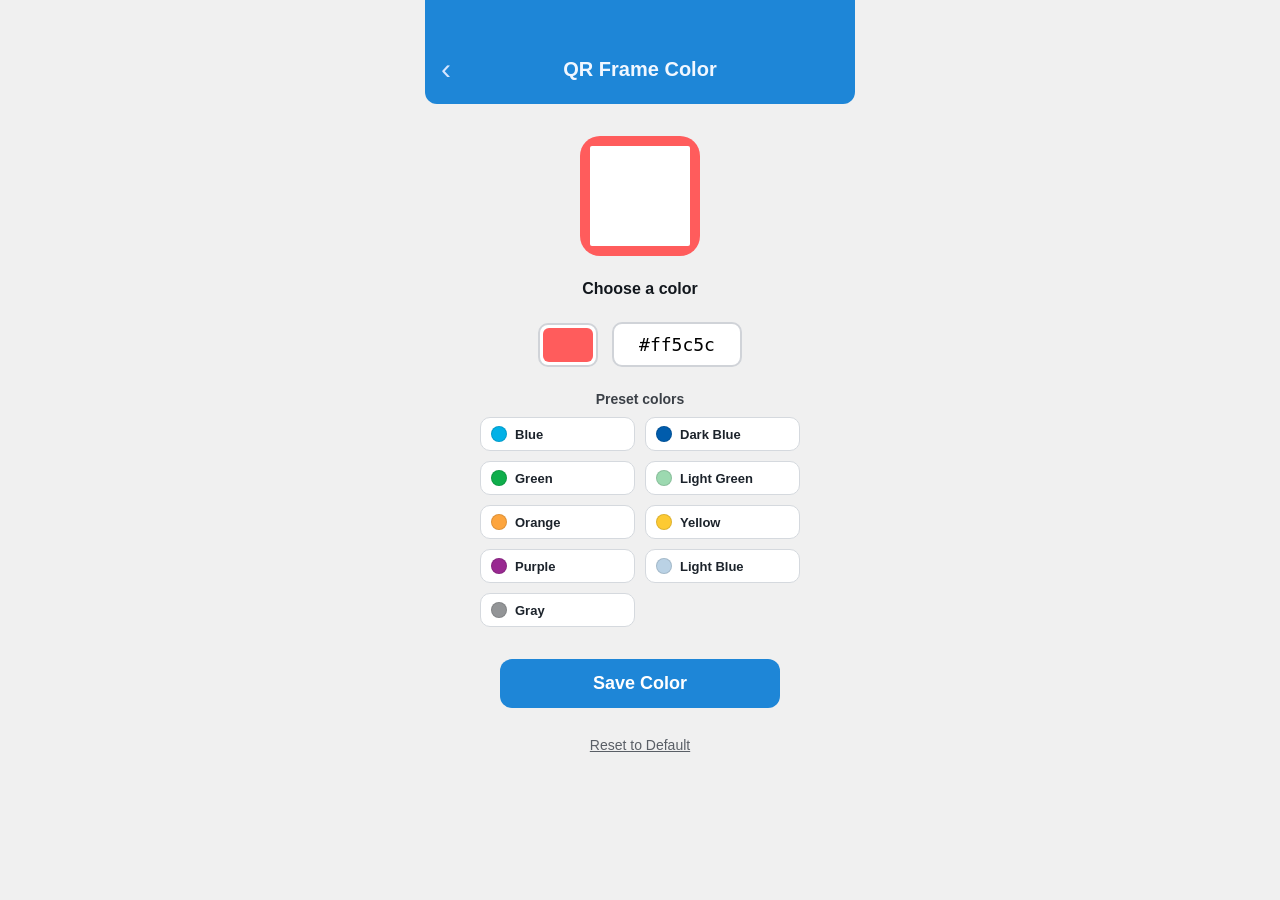
==== settings.html @ 05de6b77 "Add files via upload" ====
<!doctype html>
<html lang="en">
  <head>
    <meta charset="utf-8" />
    <meta
      name="viewport"
      content="width=device-width, initial-scale=1, viewport-fit=cover"
    />
    <meta name="theme-color" content="#1E86D7" />
    <meta name="apple-mobile-web-app-capable" content="yes" />
    <meta name="apple-mobile-web-app-status-bar-style" content="black-translucent" />
    <title>QR Frame Color</title>
    <style>
      * { box-sizing: border-box; }
      html, body { height: 100%; margin: 0; }
      body {
        background: #f0f0f0;
        font-family: -apple-system, BlinkMacSystemFont, "Helvetica Neue", sans-serif;
        -webkit-font-smoothing: antialiased;
        display: flex;
        flex-direction: column;
        align-items: center;
        max-width: 430px;
        margin: 0 auto;
      }
      .header {
        width: 100%;
        background: #1E86D7;
        padding: max(54px, calc(env(safe-area-inset-top) + 10px)) 16px 20px;
        display: grid;
        grid-template-columns: 30px 1fr 30px;
        align-items: center;
        border-bottom-left-radius: 12px;
        border-bottom-right-radius: 12px;
      }
      .header a {
        color: #d6e6ff;
        font-size: 30px;
        text-decoration: none;
        line-height: 1;
      }
      .header h1 {
        margin: 0;
        color: #f1f7ff;
        text-align: center;
        font-size: 20px;
        font-weight: 620;
      }
      .content {
        padding: 32px 24px;
        width: 100%;
        display: flex;
        flex-direction: column;
        align-items: center;
        gap: 24px;
      }
      .preview-frame {
        width: 120px;
        height: 120px;
        border-radius: 20px;
        display: flex;
        align-items: center;
        justify-content: center;
        padding: 10px;
        transition: background-color 0.2s;
      }
      .preview-inner {
        width: 100%;
        height: 100%;
        background: #fff;
        border-radius: 2px;
      }
      label {
        font-size: 16px;
        font-weight: 600;
        color: #12171d;
      }
      .color-input-row {
        display: flex;
        align-items: center;
        gap: 14px;
      }
      .preset-wrap {
        width: 100%;
        max-width: 320px;
        display: flex;
        flex-direction: column;
        gap: 10px;
      }
      .preset-label {
        font-size: 14px;
        font-weight: 600;
        color: #3b4047;
        text-align: center;
      }
      .preset-grid {
        display: grid;
        grid-template-columns: 1fr 1fr;
        gap: 10px;
      }
      .preset-btn {
        appearance: none;
        border: 1px solid #d5d9de;
        background: #fff;
        border-radius: 10px;
        padding: 8px 10px;
        display: flex;
        align-items: center;
        gap: 8px;
        font-size: 13px;
        font-weight: 600;
        color: #1c232b;
        cursor: pointer;
      }
      .preset-btn:active {
        opacity: 0.85;
      }
      .preset-swatch {
        width: 16px;
        height: 16px;
        border-radius: 50%;
        border: 1px solid rgba(0, 0, 0, 0.12);
        flex: 0 0 16px;
      }
      input[type="color"] {
        -webkit-appearance: none;
        appearance: none;
        width: 60px;
        height: 44px;
        border: 2px solid #d0d3d8;
        border-radius: 10px;
        padding: 3px;
        cursor: pointer;
        background: #fff;
      }
      input[type="color"]::-webkit-color-swatch-wrapper {
        padding: 0;
      }
      input[type="color"]::-webkit-color-swatch {
        border: none;
        border-radius: 6px;
      }
      .hex-input {
        font-size: 18px;
        font-weight: 500;
        padding: 10px 14px;
        border: 2px solid #d0d3d8;
        border-radius: 10px;
        width: 130px;
        text-align: center;
        font-family: monospace;
      }
      .save-btn {
        width: 100%;
        max-width: 280px;
        padding: 14px;
        background: #1E86D7;
        color: #fff;
        border: none;
        border-radius: 12px;
        font-size: 18px;
        font-weight: 600;
        cursor: pointer;
        margin-top: 8px;
      }
      .save-btn:active {
        opacity: 0.85;
      }
      .reset-btn {
        background: none;
        border: none;
        color: #5a5f66;
        font-size: 14px;
        text-decoration: underline;
        cursor: pointer;
        margin-top: 4px;
      }
    </style>
  </head>
  <body>
    <div class="header">
      <a href="index.html" aria-label="Back">‹</a>
      <h1>QR Frame Color</h1>
      <span></span>
    </div>
    <div class="content">
      <div class="preview-frame" id="preview">
        <div class="preview-inner"></div>
      </div>
      <label>Choose a color</label>
      <div class="color-input-row">
        <input type="color" id="colorPicker" value="#ff5c5c" />
        <input type="text" class="hex-input" id="hexInput" value="#ff5c5c" maxlength="7" />
      </div>
      <div class="preset-wrap">
        <div class="preset-label">Preset colors</div>
        <div class="preset-grid">
          <button class="preset-btn" type="button" data-preset-color="#01B1E7">
            <span class="preset-swatch" style="background:#01B1E7;"></span>
            Blue
          </button>
          <button class="preset-btn" type="button" data-preset-color="#005CAC">
            <span class="preset-swatch" style="background:#005CAC;"></span>
            Dark Blue
          </button>
          <button class="preset-btn" type="button" data-preset-color="#0FAE4B">
            <span class="preset-swatch" style="background:#0FAE4B;"></span>
            Green
          </button>
          <button class="preset-btn" type="button" data-preset-color="#9CD9B0">
            <span class="preset-swatch" style="background:#9CD9B0;"></span>
            Light Green
          </button>
          <button class="preset-btn" type="button" data-preset-color="#FDA53E">
            <span class="preset-swatch" style="background:#FDA53E;"></span>
            Orange
          </button>
          <button class="preset-btn" type="button" data-preset-color="#FDCA33">
            <span class="preset-swatch" style="background:#FDCA33;"></span>
            Yellow
          </button>
          <button class="preset-btn" type="button" data-preset-color="#992991">
            <span class="preset-swatch" style="background:#992991;"></span>
            Purple
          </button>
          <button class="preset-btn" type="button" data-preset-color="#BAD2E5">
            <span class="preset-swatch" style="background:#BAD2E5;"></span>
            Light Blue
          </button>
          <button class="preset-btn" type="button" data-preset-color="#939597">
            <span class="preset-swatch" style="background:#939597;"></span>
            Gray
          </button>
        </div>
      </div>
      <button class="save-btn" id="saveBtn">Save Color</button>
      <button class="reset-btn" id="resetBtn">Reset to Default</button>
    </div>
    <script>
      const DEFAULT_COLOR = "#ff5c5c";
      const preview = document.getElementById("preview");
      const colorPicker = document.getElementById("colorPicker");
      const hexInput = document.getElementById("hexInput");
      const saveBtn = document.getElementById("saveBtn");
      const resetBtn = document.getElementById("resetBtn");
      const presetButtons = document.querySelectorAll("[data-preset-color]");

      function normalizeHex(color) {
        if (!color) return null;
        const trimmed = color.trim();
        const withHash = trimmed.startsWith("#") ? trimmed : `#${trimmed}`;
        if (!/^#[0-9a-fA-F]{6}$/.test(withHash)) {
          return null;
        }
        return withHash.toLowerCase();
      }

      const saved = localStorage.getItem("qrFrameColor") || DEFAULT_COLOR;
      setColor(saved);

      function setColor(color) {
        const normalized = normalizeHex(color) || DEFAULT_COLOR;
        preview.style.backgroundColor = normalized;
        colorPicker.value = normalized;
        hexInput.value = normalized;
      }

      colorPicker.addEventListener("input", () => {
        setColor(colorPicker.value);
      });

      hexInput.addEventListener("input", () => {
        const normalized = normalizeHex(hexInput.value);
        if (normalized) {
          preview.style.backgroundColor = normalized;
          colorPicker.value = normalized;
        }
      });

      presetButtons.forEach((button) => {
        button.addEventListener("click", () => {
          setColor(button.dataset.presetColor);
        });
      });

      saveBtn.addEventListener("click", () => {
        localStorage.setItem("qrFrameColor", colorPicker.value);
        window.location.href = "index.html";
      });

      resetBtn.addEventListener("click", () => {
        localStorage.removeItem("qrFrameColor");
        setColor(DEFAULT_COLOR);
      });
    </script>
  </body>
</html>
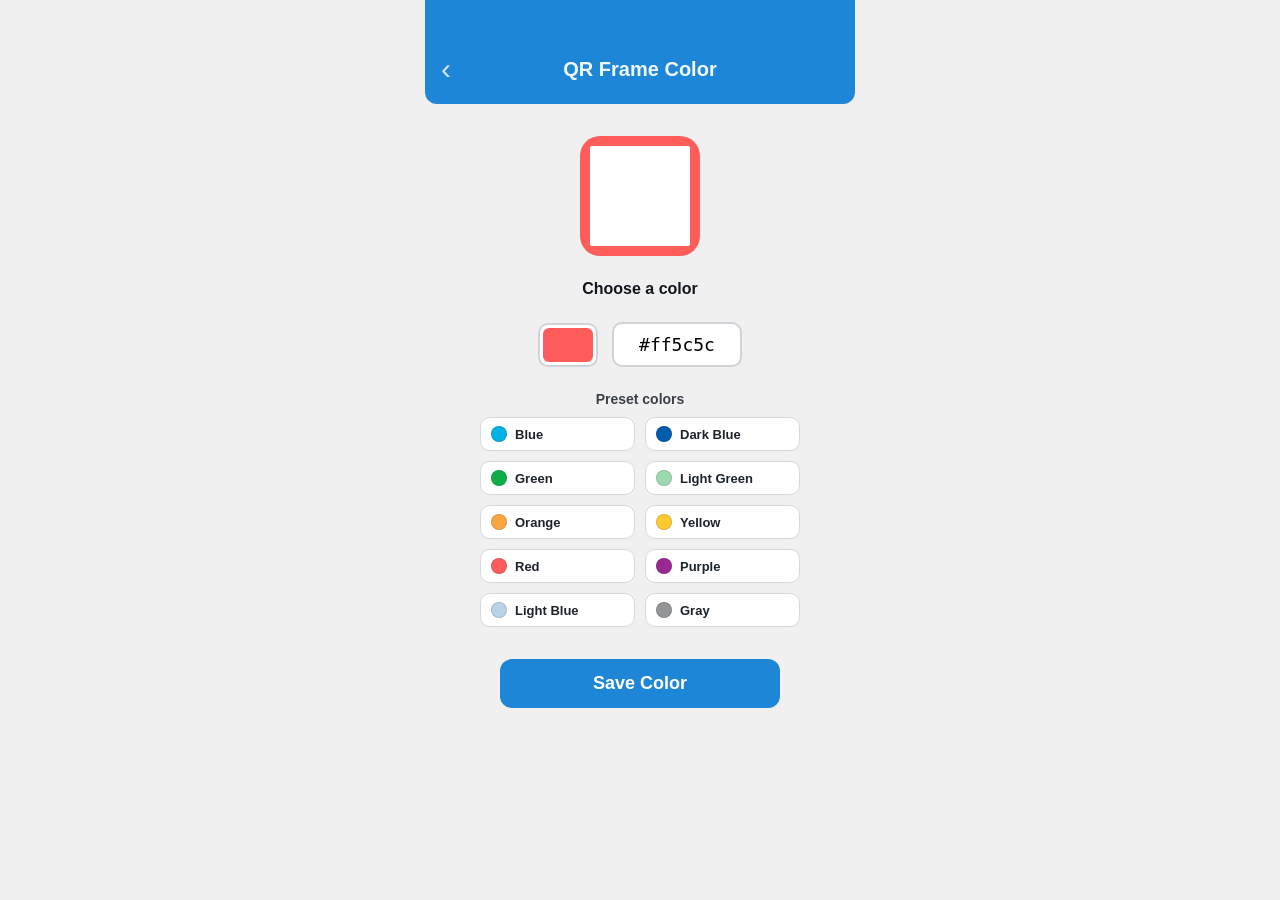
==== commit 0d9172de: "Add files via upload" ====
--- a/settings.html
+++ b/settings.html
@@ -10,6 +10,9 @@
     <meta name="apple-mobile-web-app-capable" content="yes" />
     <meta name="apple-mobile-web-app-status-bar-style" content="black-translucent" />
     <title>QR Frame Color</title>
+    <link rel="manifest" href="manifest.webmanifest" />
+    <link rel="apple-touch-icon" sizes="180x180" href="apple-touch-icon.png?v=20260325b" />
+    <link rel="icon" type="image/png" href="app-icon.png?v=20260325b" />
     <style>
       * { box-sizing: border-box; }
       html, body { height: 100%; margin: 0; }
@@ -165,15 +168,6 @@
       }
       .save-btn:active {
         opacity: 0.85;
-      }
-      .reset-btn {
-        background: none;
-        border: none;
-        color: #5a5f66;
-        font-size: 14px;
-        text-decoration: underline;
-        cursor: pointer;
-        margin-top: 4px;
       }
     </style>
   </head>
@@ -219,6 +213,10 @@
             <span class="preset-swatch" style="background:#FDCA33;"></span>
             Yellow
           </button>
+          <button class="preset-btn" type="button" data-preset-color="#FF5C5C">
+            <span class="preset-swatch" style="background:#FF5C5C;"></span>
+            Red
+          </button>
           <button class="preset-btn" type="button" data-preset-color="#992991">
             <span class="preset-swatch" style="background:#992991;"></span>
             Purple
@@ -234,7 +232,6 @@
         </div>
       </div>
       <button class="save-btn" id="saveBtn">Save Color</button>
-      <button class="reset-btn" id="resetBtn">Reset to Default</button>
     </div>
     <script>
       const DEFAULT_COLOR = "#ff5c5c";
@@ -242,7 +239,6 @@
       const colorPicker = document.getElementById("colorPicker");
       const hexInput = document.getElementById("hexInput");
       const saveBtn = document.getElementById("saveBtn");
-      const resetBtn = document.getElementById("resetBtn");
       const presetButtons = document.querySelectorAll("[data-preset-color]");
 
       function normalizeHex(color) {
@@ -287,11 +283,6 @@
         localStorage.setItem("qrFrameColor", colorPicker.value);
         window.location.href = "index.html";
       });
-
-      resetBtn.addEventListener("click", () => {
-        localStorage.removeItem("qrFrameColor");
-        setColor(DEFAULT_COLOR);
-      });
     </script>
   </body>
 </html>
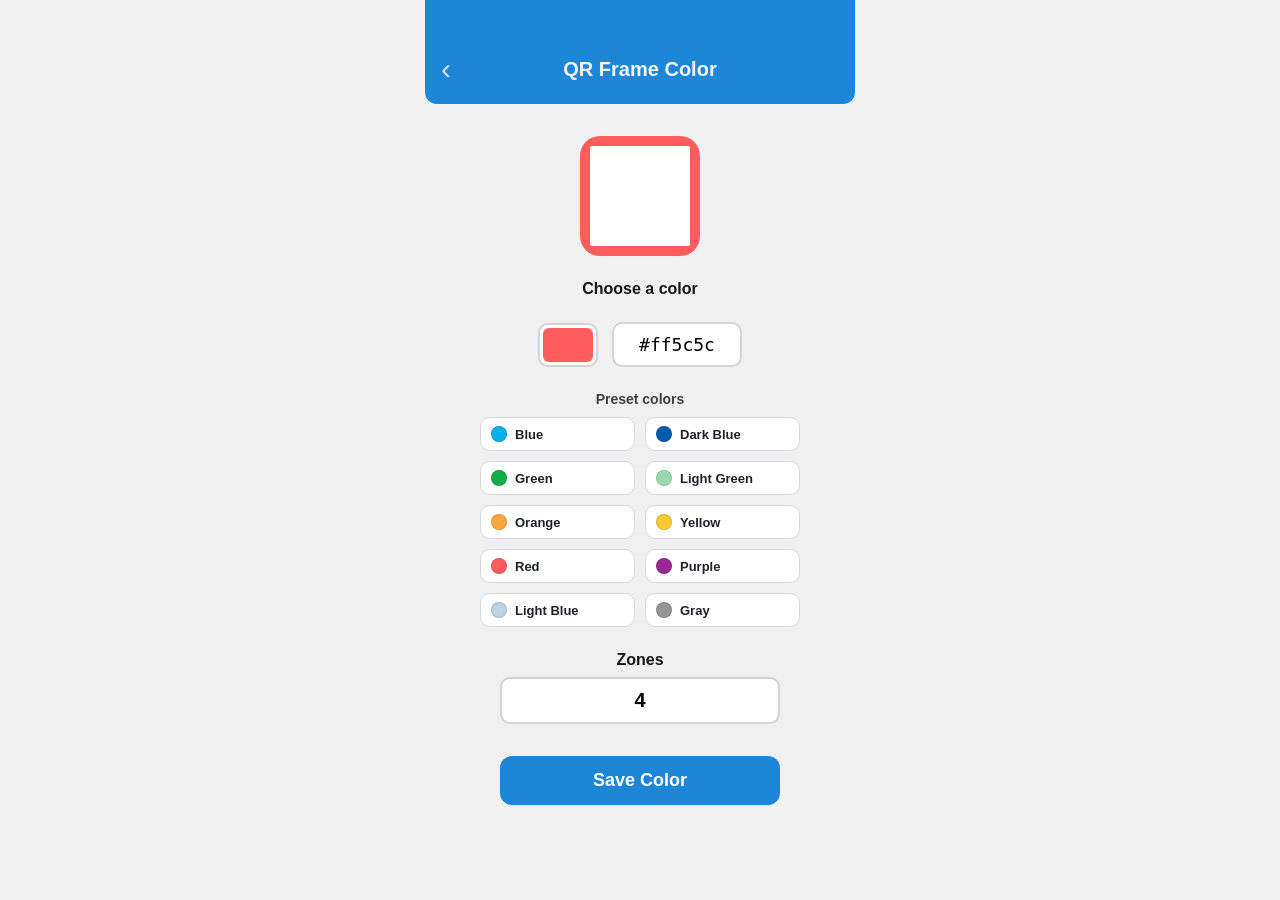
==== commit f472eff8: "Add files via upload" ====
--- a/settings.html
+++ b/settings.html
@@ -152,6 +152,29 @@
         width: 130px;
         text-align: center;
         font-family: monospace;
+      }
+      .zones-wrap {
+        width: 100%;
+        max-width: 280px;
+        display: flex;
+        flex-direction: column;
+        gap: 8px;
+      }
+      .zones-label {
+        font-size: 16px;
+        font-weight: 600;
+        color: #12171d;
+        text-align: center;
+      }
+      .zone-input {
+        font-size: 20px;
+        font-weight: 600;
+        padding: 10px 14px;
+        border: 2px solid #d0d3d8;
+        border-radius: 10px;
+        width: 100%;
+        text-align: center;
+        font-family: -apple-system, BlinkMacSystemFont, "Helvetica Neue", sans-serif;
       }
       .save-btn {
         width: 100%;
@@ -231,13 +254,26 @@
           </button>
         </div>
       </div>
+      <div class="zones-wrap">
+        <label class="zones-label" for="zoneInput">Zones</label>
+        <input
+          type="text"
+          id="zoneInput"
+          class="zone-input"
+          inputmode="numeric"
+          pattern="[0-9]*"
+          value="4"
+        />
+      </div>
       <button class="save-btn" id="saveBtn">Save Color</button>
     </div>
     <script>
       const DEFAULT_COLOR = "#ff5c5c";
+      const DEFAULT_ZONE = "4";
       const preview = document.getElementById("preview");
       const colorPicker = document.getElementById("colorPicker");
       const hexInput = document.getElementById("hexInput");
+      const zoneInput = document.getElementById("zoneInput");
       const saveBtn = document.getElementById("saveBtn");
       const presetButtons = document.querySelectorAll("[data-preset-color]");
 
@@ -251,8 +287,19 @@
         return withHash.toLowerCase();
       }
 
+      function normalizeZone(value) {
+        if (value === null || value === undefined) return null;
+        const trimmed = String(value).trim();
+        if (!/^\d+$/.test(trimmed)) {
+          return null;
+        }
+        return String(parseInt(trimmed, 10));
+      }
+
       const saved = localStorage.getItem("qrFrameColor") || DEFAULT_COLOR;
+      const savedZone = normalizeZone(localStorage.getItem("zoneNumber")) || DEFAULT_ZONE;
       setColor(saved);
+      zoneInput.value = savedZone;
 
       function setColor(color) {
         const normalized = normalizeHex(color) || DEFAULT_COLOR;
@@ -263,6 +310,10 @@
 
       colorPicker.addEventListener("input", () => {
         setColor(colorPicker.value);
+      });
+
+      zoneInput.addEventListener("input", () => {
+        zoneInput.value = zoneInput.value.replace(/[^\d]/g, "");
       });
 
       hexInput.addEventListener("input", () => {
@@ -280,7 +331,10 @@
       });
 
       saveBtn.addEventListener("click", () => {
-        localStorage.setItem("qrFrameColor", colorPicker.value);
+        const normalizedColor = normalizeHex(colorPicker.value) || DEFAULT_COLOR;
+        const normalizedZone = normalizeZone(zoneInput.value) || DEFAULT_ZONE;
+        localStorage.setItem("qrFrameColor", normalizedColor);
+        localStorage.setItem("zoneNumber", normalizedZone);
         window.location.href = "index.html";
       });
     </script>
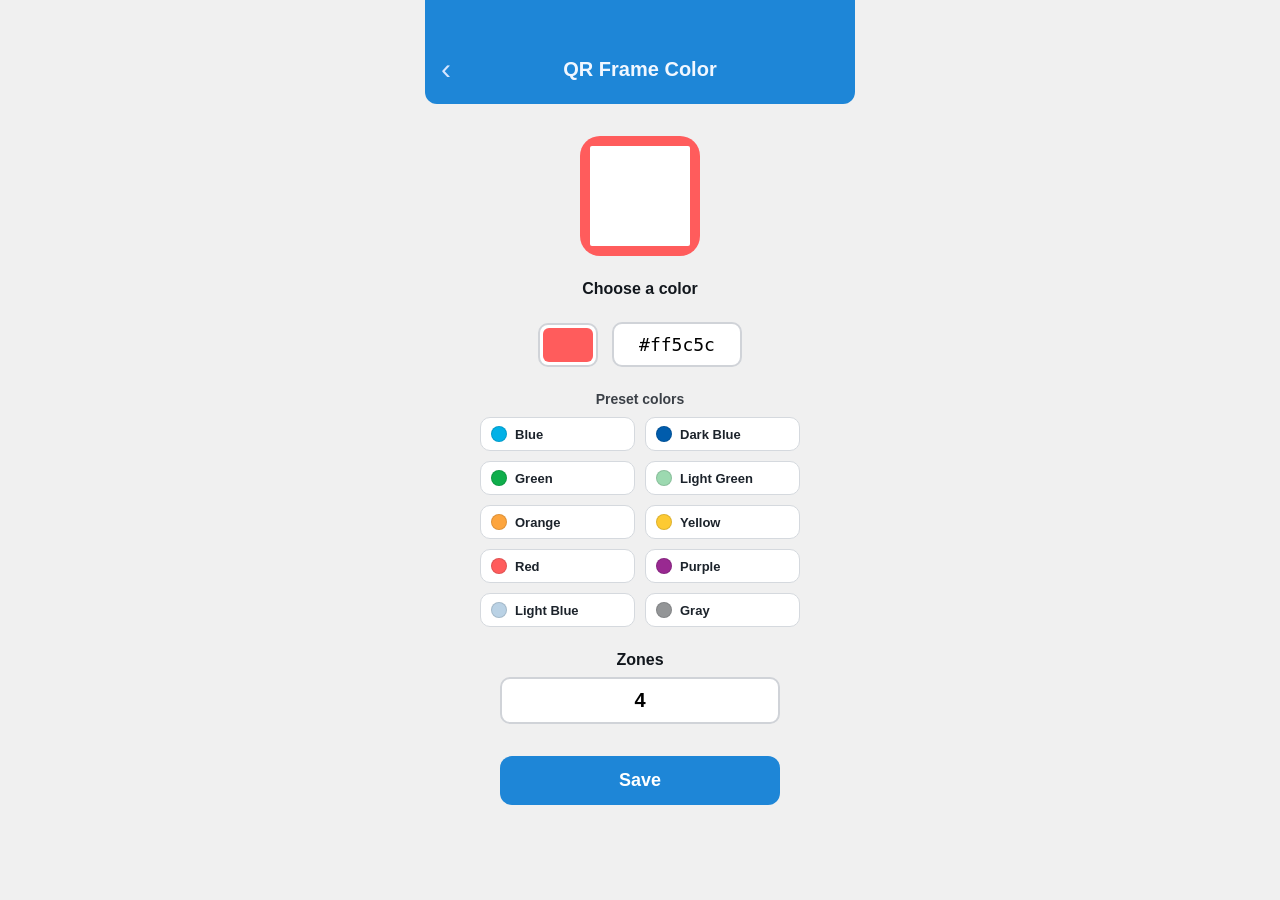
==== commit b64665e7: "Update settings.html" ====
--- a/settings.html
+++ b/settings.html
@@ -265,7 +265,7 @@
           value="4"
         />
       </div>
-      <button class="save-btn" id="saveBtn">Save Color</button>
+      <button class="save-btn" id="saveBtn">Save</button>
     </div>
     <script>
       const DEFAULT_COLOR = "#ff5c5c";
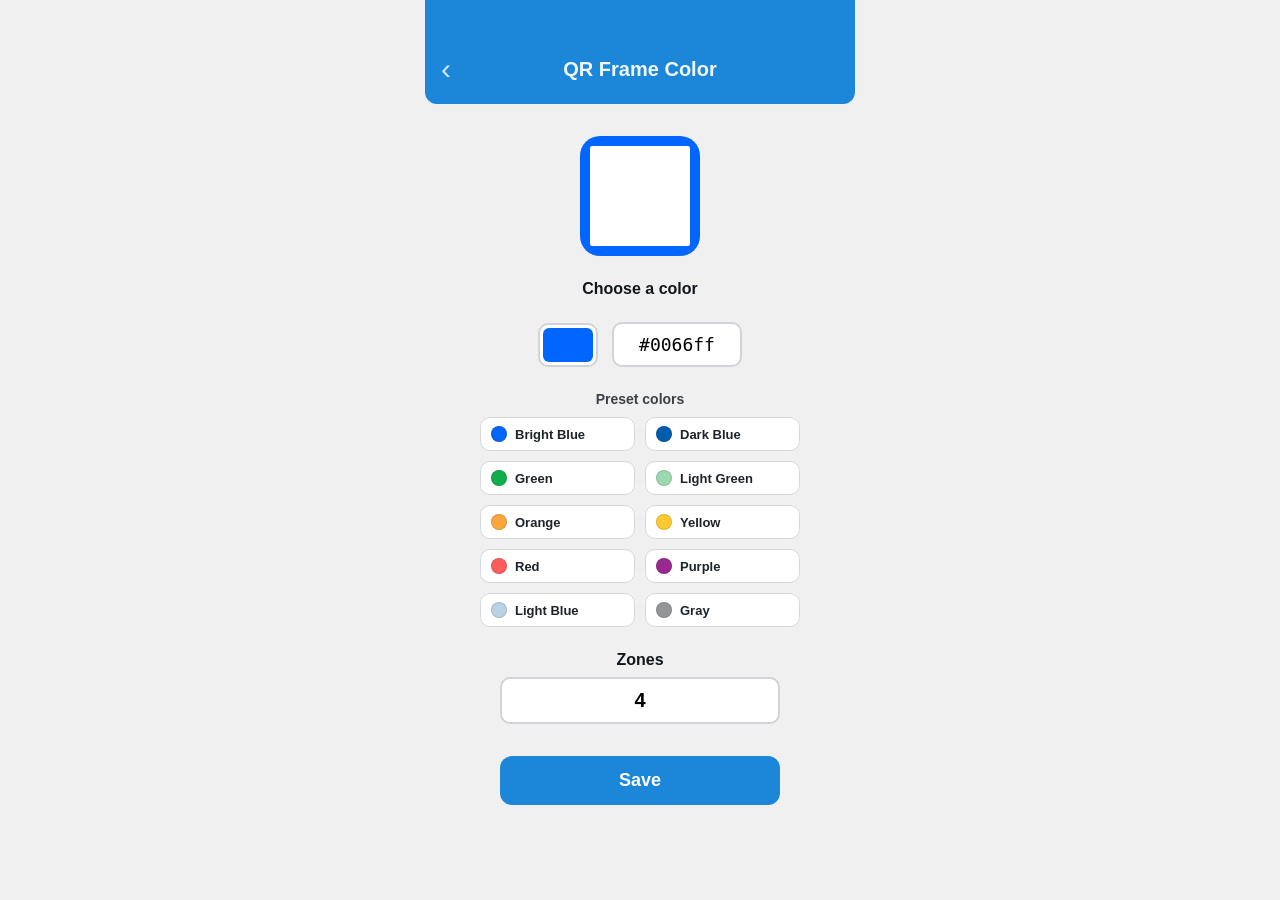
==== commit 8d26d7e0: "Add files via upload" ====
--- a/settings.html
+++ b/settings.html
@@ -6,7 +6,7 @@
       name="viewport"
       content="width=device-width, initial-scale=1, viewport-fit=cover"
     />
-    <meta name="theme-color" content="#1E86D7" />
+    <meta name="theme-color" content="#1c87d9" />
     <meta name="apple-mobile-web-app-capable" content="yes" />
     <meta name="apple-mobile-web-app-status-bar-style" content="black-translucent" />
     <title>QR Frame Color</title>
@@ -28,7 +28,7 @@
       }
       .header {
         width: 100%;
-        background: #1E86D7;
+        background: #1c87d9;
         padding: max(54px, calc(env(safe-area-inset-top) + 10px)) 16px 20px;
         display: grid;
         grid-template-columns: 30px 1fr 30px;
@@ -180,7 +180,7 @@
         width: 100%;
         max-width: 280px;
         padding: 14px;
-        background: #1E86D7;
+        background: #1c87d9;
         color: #fff;
         border: none;
         border-radius: 12px;
@@ -206,15 +206,15 @@
       </div>
       <label>Choose a color</label>
       <div class="color-input-row">
-        <input type="color" id="colorPicker" value="#ff5c5c" />
-        <input type="text" class="hex-input" id="hexInput" value="#ff5c5c" maxlength="7" />
+        <input type="color" id="colorPicker" value="#0066ff" />
+        <input type="text" class="hex-input" id="hexInput" value="#0066ff" maxlength="7" />
       </div>
       <div class="preset-wrap">
         <div class="preset-label">Preset colors</div>
         <div class="preset-grid">
-          <button class="preset-btn" type="button" data-preset-color="#01B1E7">
-            <span class="preset-swatch" style="background:#01B1E7;"></span>
-            Blue
+          <button class="preset-btn" type="button" data-preset-color="#0066ff">
+            <span class="preset-swatch" style="background:#0066ff;"></span>
+            Bright Blue
           </button>
           <button class="preset-btn" type="button" data-preset-color="#005CAC">
             <span class="preset-swatch" style="background:#005CAC;"></span>
@@ -268,7 +268,7 @@
       <button class="save-btn" id="saveBtn">Save</button>
     </div>
     <script>
-      const DEFAULT_COLOR = "#ff5c5c";
+      const DEFAULT_COLOR = "#0066ff";
       const DEFAULT_ZONE = "4";
       const preview = document.getElementById("preview");
       const colorPicker = document.getElementById("colorPicker");
@@ -296,7 +296,9 @@
         return String(parseInt(trimmed, 10));
       }
 
-      const saved = localStorage.getItem("qrFrameColor") || DEFAULT_COLOR;
+      const savedRaw = localStorage.getItem("qrFrameColor");
+      const legacyDefaultColors = new Set(["#ff5c5c", "#ff0000", "#3385fe"]);
+      const saved = savedRaw && !legacyDefaultColors.has(savedRaw.trim().toLowerCase()) ? savedRaw : DEFAULT_COLOR;
       const savedZone = normalizeZone(localStorage.getItem("zoneNumber")) || DEFAULT_ZONE;
       setColor(saved);
       zoneInput.value = savedZone;
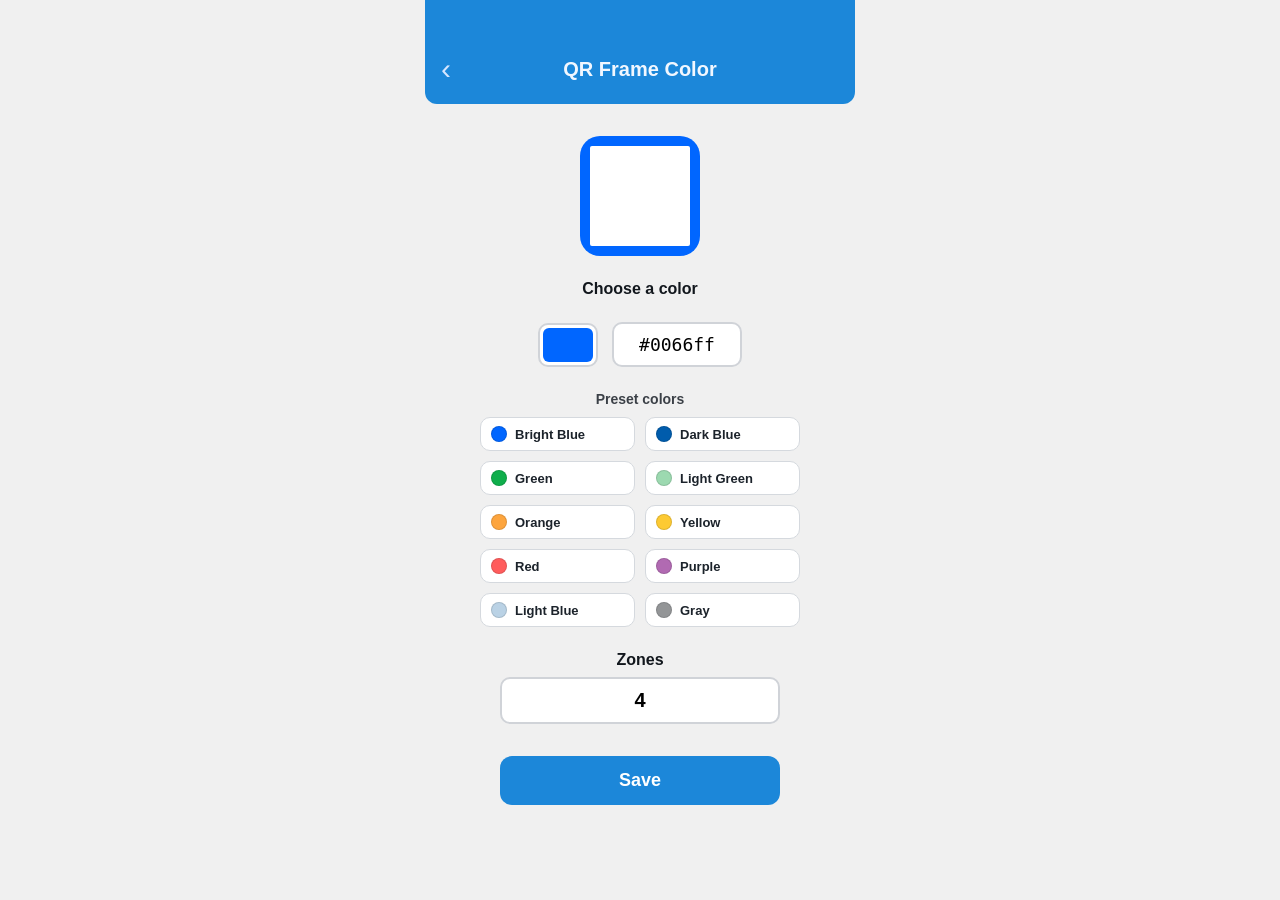
==== commit 8425376b: "Change purple preset color from #992991 to #b16ab2" ====
--- a/settings.html
+++ b/settings.html
@@ -240,8 +240,8 @@
             <span class="preset-swatch" style="background:#FF5C5C;"></span>
             Red
           </button>
-          <button class="preset-btn" type="button" data-preset-color="#992991">
-            <span class="preset-swatch" style="background:#992991;"></span>
+          <button class="preset-btn" type="button" data-preset-color="#b16ab2">
+            <span class="preset-swatch" style="background:#b16ab2;"></span>
             Purple
           </button>
           <button class="preset-btn" type="button" data-preset-color="#BAD2E5">
